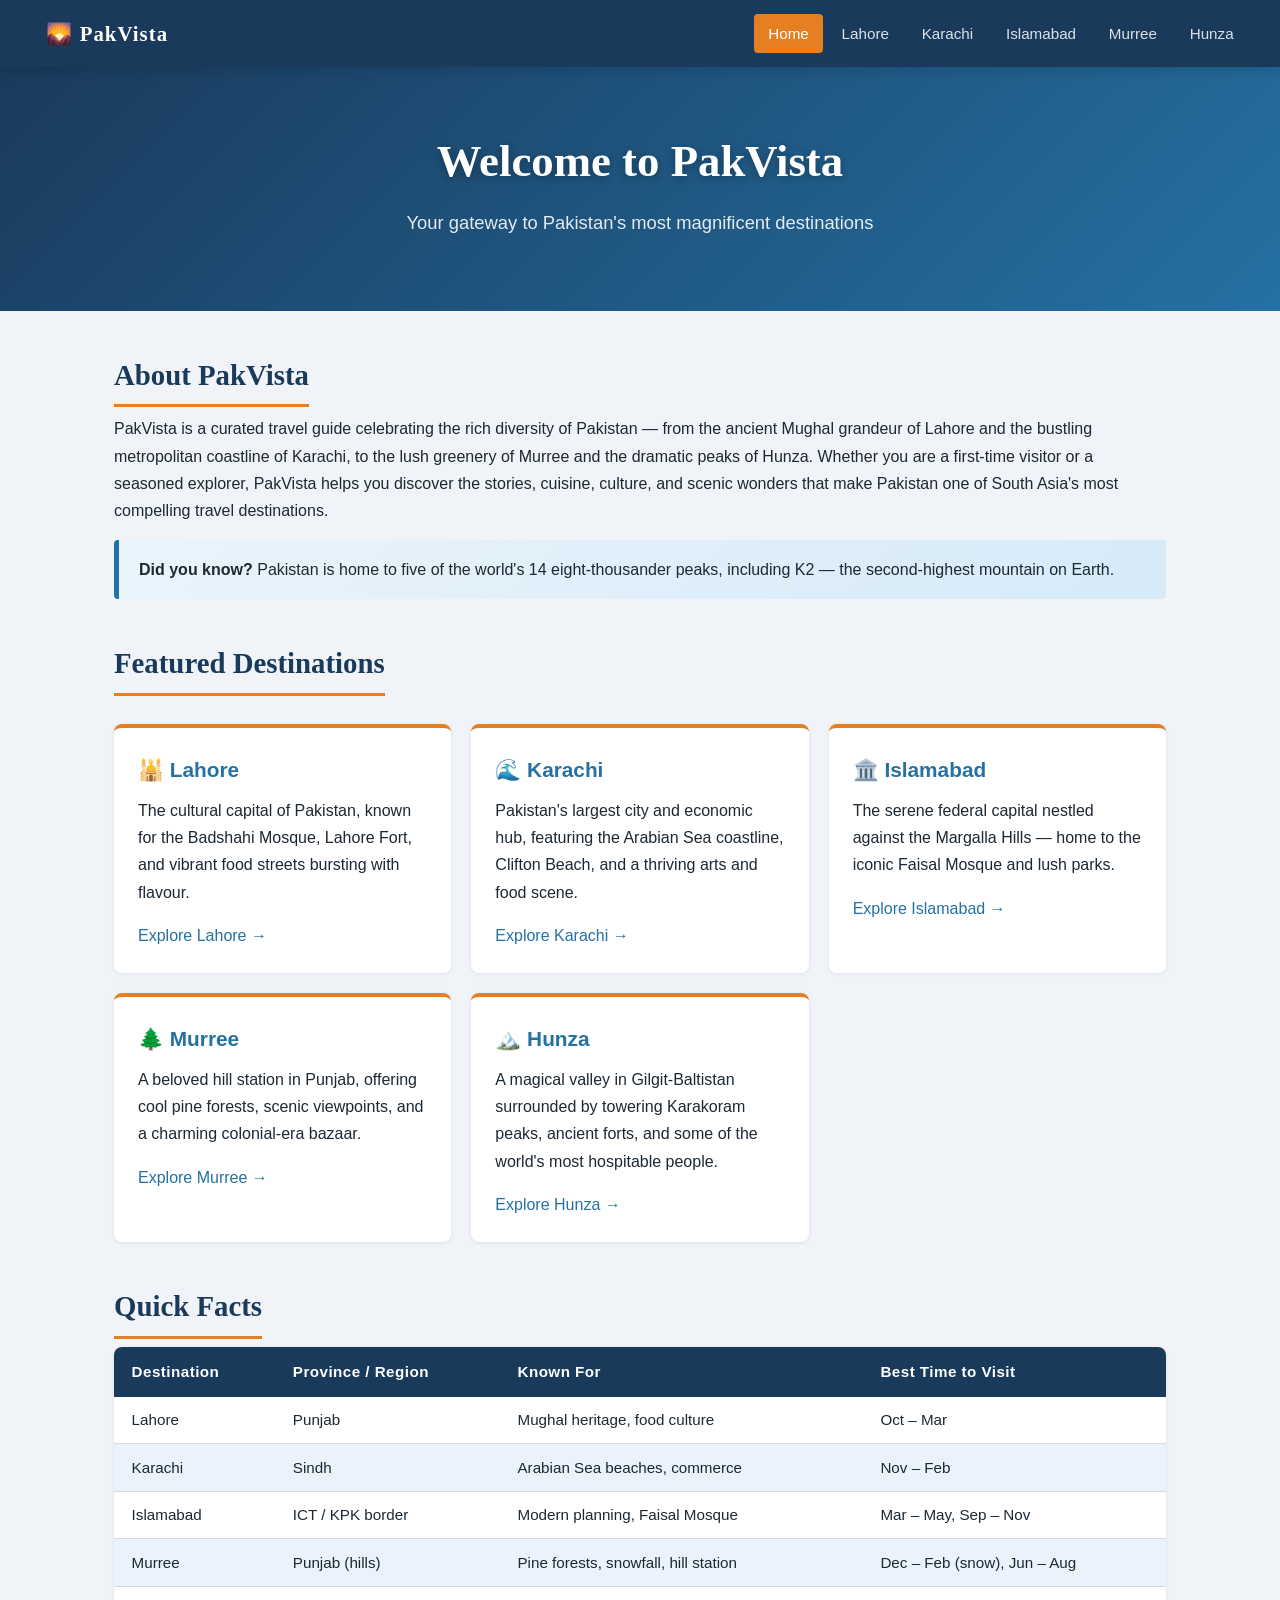
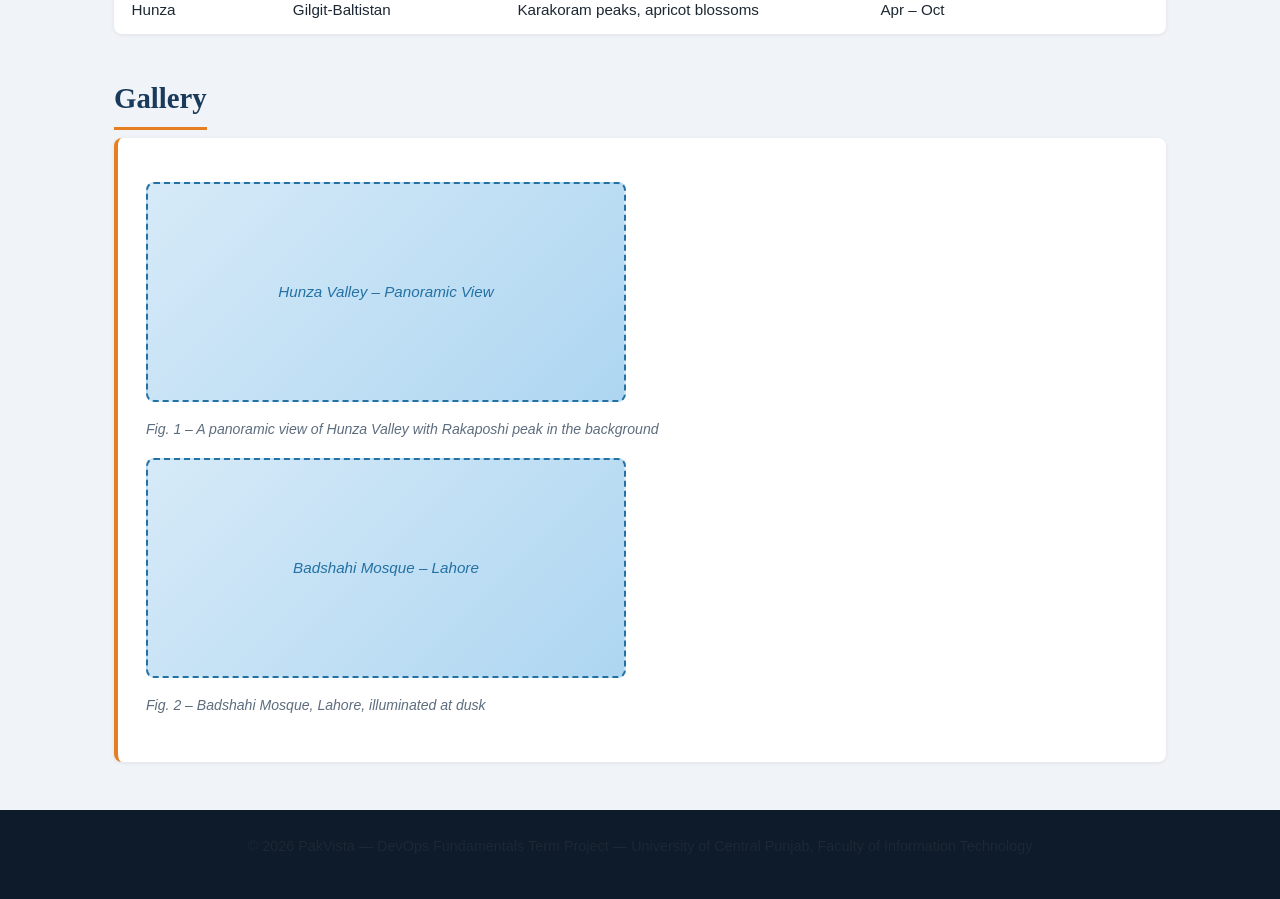
==== index.html @ dbedfa0e "Initial Commit" ====
<!DOCTYPE html>
<html lang="en">
<head>
  <meta charset="UTF-8">
  <meta name="viewport" content="width=device-width, initial-scale=1.0">
  <meta name="description" content="PakVista – Discover the breathtaking destinations of Pakistan. Explore Lahore, Karachi, Islamabad, Murree, and Hunza.">
  <title>PakVista – Discover Pakistan</title>
  <link rel="stylesheet" href="style.css">
</head>
<body>

  <!-- Navigation -->
  <nav class="nav-bar">
    <a href="index.html" class="nav-brand">🌄 PakVista</a>
    <a href="index.html" class="active">Home</a>
    <a href="lahore.html">Lahore</a>
    <a href="karachi.html">Karachi</a>
    <a href="islamabad.html">Islamabad</a>
    <a href="murree.html">Murree</a>
    <a href="hunza.html">Hunza</a>
  </nav>

  <!-- Hero Header -->
  <header class="page-header">
    <h1>Welcome to PakVista</h1>
    <p class="tagline">Your gateway to Pakistan's most magnificent destinations</p>
  </header>

  <!-- Main Content -->
  <main>

    <!-- About Section -->
    <section id="about">
      <h2>About PakVista</h2>
      <p>
        PakVista is a curated travel guide celebrating the rich diversity of Pakistan — from the
        ancient Mughal grandeur of Lahore and the bustling metropolitan coastline of Karachi, to
        the lush greenery of Murree and the dramatic peaks of Hunza. Whether you are a first-time
        visitor or a seasoned explorer, PakVista helps you discover the stories, cuisine, culture,
        and scenic wonders that make Pakistan one of South Asia's most compelling travel destinations.
      </p>
      <div class="highlight-box">
        <strong>Did you know?</strong> Pakistan is home to five of the world's 14 eight-thousander
        peaks, including K2 — the second-highest mountain on Earth.
      </div>
    </section>

    <!-- Destinations Overview -->
    <section id="destinations">
      <h2>Featured Destinations</h2>
      <div class="card-grid">

        <div class="card">
          <h3>🕌 Lahore</h3>
          <p>The cultural capital of Pakistan, known for the Badshahi Mosque, Lahore Fort, and
             vibrant food streets bursting with flavour.</p>
          <a href="lahore.html">Explore Lahore →</a>
        </div>

        <div class="card">
          <h3>🌊 Karachi</h3>
          <p>Pakistan's largest city and economic hub, featuring the Arabian Sea coastline,
             Clifton Beach, and a thriving arts and food scene.</p>
          <a href="karachi.html">Explore Karachi →</a>
        </div>

        <div class="card">
          <h3>🏛️ Islamabad</h3>
          <p>The serene federal capital nestled against the Margalla Hills — home to the iconic
             Faisal Mosque and lush parks.</p>
          <a href="islamabad.html">Explore Islamabad →</a>
        </div>

        <div class="card">
          <h3>🌲 Murree</h3>
          <p>A beloved hill station in Punjab, offering cool pine forests, scenic viewpoints,
             and a charming colonial-era bazaar.</p>
          <a href="murree.html">Explore Murree →</a>
        </div>

        <div class="card">
          <h3>🏔️ Hunza</h3>
          <p>A magical valley in Gilgit-Baltistan surrounded by towering Karakoram peaks,
             ancient forts, and some of the world's most hospitable people.</p>
          <a href="hunza.html">Explore Hunza →</a>
        </div>

      </div>
    </section>

    <!-- Quick Facts Table -->
    <section id="facts">
      <h2>Quick Facts</h2>
      <table>
        <thead>
          <tr>
            <th>Destination</th>
            <th>Province / Region</th>
            <th>Known For</th>
            <th>Best Time to Visit</th>
          </tr>
        </thead>
        <tbody>
          <tr>
            <td>Lahore</td>
            <td>Punjab</td>
            <td>Mughal heritage, food culture</td>
            <td>Oct – Mar</td>
          </tr>
          <tr>
            <td>Karachi</td>
            <td>Sindh</td>
            <td>Arabian Sea beaches, commerce</td>
            <td>Nov – Feb</td>
          </tr>
          <tr>
            <td>Islamabad</td>
            <td>ICT / KPK border</td>
            <td>Modern planning, Faisal Mosque</td>
            <td>Mar – May, Sep – Nov</td>
          </tr>
          <tr>
            <td>Murree</td>
            <td>Punjab (hills)</td>
            <td>Pine forests, snowfall, hill station</td>
            <td>Dec – Feb (snow), Jun – Aug</td>
          </tr>
          <tr>
            <td>Hunza</td>
            <td>Gilgit-Baltistan</td>
            <td>Karakoram peaks, apricot blossoms</td>
            <td>Apr – Oct</td>
          </tr>
        </tbody>
      </table>
    </section>

    <!-- Hero Image Placeholder -->
    <section id="gallery">
      <h2>Gallery</h2>
      <article>
        <figure>
          <div class="img-placeholder" aria-label="Panoramic view of Hunza Valley with snow-capped peaks">
            Hunza Valley – Panoramic View
          </div>
          <figcaption>Fig. 1 – A panoramic view of Hunza Valley with Rakaposhi peak in the background</figcaption>
        </figure>
        <figure>
          <div class="img-placeholder" aria-label="Badshahi Mosque at night illuminated with lights in Lahore">
            Badshahi Mosque – Lahore
          </div>
          <figcaption>Fig. 2 – Badshahi Mosque, Lahore, illuminated at dusk</figcaption>
        </figure>
      </article>
    </section>

  </main>

  <!-- Footer -->
  <footer>
    <p>
      &copy; 2026 PakVista &mdash; DevOps Fundamentals Term Project &mdash;
      University of Central Punjab, Faculty of Information Technology
    </p>
  </footer>

</body>
</html>
---- style.css ----
/* ============================================================
   PakVista – Shared Stylesheet
   All pages must link to this file. Do NOT create separate CSS files.
   Inline <style> blocks are allowed only for minor page-specific overrides.
   ============================================================ */

/* ── CSS Custom Properties (Design Tokens) ─────────────────── */
:root {
  --color-primary:      #1a3a5c;
  --color-secondary:    #2471a3;
  --color-accent:       #e67e22;
  --color-accent-dark:  #ca6f1e;
  --color-bg:           #f0f4f8;
  --color-surface:      #ffffff;
  --color-text:         #1c2833;
  --color-text-muted:   #5d6d7e;
  --color-border:       #d5dbdb;
  --color-white:        #ffffff;
  --color-footer-bg:    #0d1b2a;

  --font-main:    'Segoe UI', Tahoma, Geneva, Verdana, sans-serif;
  --font-heading: Georgia, 'Times New Roman', serif;

  --shadow-sm:  0 1px 4px rgba(0, 0, 0, 0.08);
  --shadow-md:  0 4px 12px rgba(0, 0, 0, 0.12);
  --shadow-lg:  0 8px 24px rgba(0, 0, 0, 0.15);

  --radius-sm: 4px;
  --radius-md: 8px;
  --radius-lg: 16px;

  --transition: 0.25s ease;
}

/* ── Reset & Base ───────────────────────────────────────────── */
*, *::before, *::after {
  box-sizing: border-box;
  margin: 0;
  padding: 0;
}

body {
  font-family: var(--font-main);
  background-color: var(--color-bg);
  color: var(--color-text);
  line-height: 1.7;
  font-size: 1rem;
}

/* ── Typography ─────────────────────────────────────────────── */
h1 {
  font-family: var(--font-heading);
  font-size: 2.4rem;
  color: var(--color-primary);
  margin-bottom: 0.5rem;
}
h2 {
  font-family: var(--font-heading);
  font-size: 1.8rem;
  color: var(--color-primary);
  margin-bottom: 0.5rem;
  border-bottom: 3px solid var(--color-accent);
  padding-bottom: 0.3rem;
  display: inline-block;
}
h3 {
  font-size: 1.3rem;
  color: var(--color-secondary);
  margin-bottom: 0.4rem;
}
p {
  margin-bottom: 1rem;
  color: var(--color-text);
}
a {
  color: var(--color-secondary);
  text-decoration: none;
  transition: color var(--transition);
}
a:hover {
  color: var(--color-accent);
  text-decoration: underline;
}
ul, ol {
  padding-left: 1.5rem;
  margin-bottom: 1rem;
}
li {
  margin-bottom: 0.35rem;
}

/* ── Navigation Bar ─────────────────────────────────────────── */
.nav-bar {
  background-color: var(--color-primary);
  display: flex;
  align-items: center;
  flex-wrap: wrap;
  gap: 0.25rem;
  padding: 0.6rem 2rem;
  box-shadow: var(--shadow-md);
  position: sticky;
  top: 0;
  z-index: 100;
}
.nav-bar .nav-brand {
  font-family: var(--font-heading);
  font-size: 1.3rem;
  color: var(--color-white);
  font-weight: 700;
  letter-spacing: 0.05em;
  margin-right: auto;
  text-decoration: none;
}
.nav-bar a {
  color: rgba(255, 255, 255, 0.85);
  font-weight: 500;
  font-size: 0.95rem;
  padding: 0.4rem 0.9rem;
  border-radius: var(--radius-sm);
  transition: background var(--transition), color var(--transition);
  text-decoration: none;
}
.nav-bar a:hover,
.nav-bar a.active {
  background-color: var(--color-accent);
  color: var(--color-white);
  text-decoration: none;
}

/* ── Header / Hero ──────────────────────────────────────────── */
header.page-header {
  background: linear-gradient(135deg, var(--color-primary) 0%, var(--color-secondary) 100%);
  color: var(--color-white);
  padding: 3.5rem 2rem;
  text-align: center;
}
header.page-header h1 {
  color: var(--color-white);
  font-size: 2.8rem;
  text-shadow: 0 2px 8px rgba(0, 0, 0, 0.3);
}
header.page-header p.tagline {
  font-size: 1.15rem;
  color: rgba(255, 255, 255, 0.88);
  margin-top: 0.5rem;
}

/* ── Main Content ───────────────────────────────────────────── */
main {
  max-width: 1100px;
  margin: 2.5rem auto;
  padding: 0 1.5rem;
}

section {
  margin-bottom: 2.5rem;
}

article {
  background: var(--color-surface);
  border-radius: var(--radius-md);
  padding: 1.75rem;
  box-shadow: var(--shadow-sm);
  margin-bottom: 1.5rem;
  border-left: 4px solid var(--color-accent);
  transition: box-shadow var(--transition);
}
article:hover {
  box-shadow: var(--shadow-md);
}

/* ── Tables ─────────────────────────────────────────────────── */
table {
  width: 100%;
  border-collapse: collapse;
  margin-bottom: 1.5rem;
  background: var(--color-surface);
  border-radius: var(--radius-md);
  overflow: hidden;
  box-shadow: var(--shadow-sm);
}
th {
  background-color: var(--color-primary);
  color: var(--color-white);
  padding: 0.75rem 1.1rem;
  text-align: left;
  font-size: 0.95rem;
  letter-spacing: 0.03em;
}
td {
  padding: 0.65rem 1.1rem;
  border-bottom: 1px solid var(--color-border);
  font-size: 0.95rem;
}
tr:last-child td {
  border-bottom: none;
}
tr:nth-child(even) td {
  background-color: #eaf2fb;
}
tr:hover td {
  background-color: #d6eaf8;
}

/* ── Image Placeholder ──────────────────────────────────────── */
.img-placeholder {
  width: 100%;
  max-width: 480px;
  height: 220px;
  background: linear-gradient(135deg, #d6eaf8 0%, #aed6f1 100%);
  border: 2px dashed var(--color-secondary);
  border-radius: var(--radius-md);
  display: flex;
  align-items: center;
  justify-content: center;
  font-style: italic;
  color: var(--color-secondary);
  font-size: 0.95rem;
  margin: 1rem 0;
}

figure {
  margin: 1rem 0;
}
figcaption {
  font-size: 0.88rem;
  color: var(--color-text-muted);
  margin-top: 0.4rem;
  font-style: italic;
}

/* ── Info Cards (optional utility) ─────────────────────────── */
.card-grid {
  display: grid;
  grid-template-columns: repeat(auto-fit, minmax(260px, 1fr));
  gap: 1.25rem;
  margin-top: 1.25rem;
}
.card {
  background: var(--color-surface);
  border-radius: var(--radius-md);
  padding: 1.5rem;
  box-shadow: var(--shadow-sm);
  border-top: 4px solid var(--color-accent);
  transition: transform var(--transition), box-shadow var(--transition);
}
.card:hover {
  transform: translateY(-3px);
  box-shadow: var(--shadow-md);
}
.card h3 {
  margin-bottom: 0.6rem;
}

/* ── Highlight Box ──────────────────────────────────────────── */
.highlight-box {
  background: linear-gradient(135deg, #eaf4fc 0%, #d6eaf8 100%);
  border-left: 5px solid var(--color-secondary);
  border-radius: var(--radius-sm);
  padding: 1rem 1.25rem;
  margin: 1rem 0;
  color: var(--color-text);
}

/* ── Footer ─────────────────────────────────────────────────── */
footer {
  background-color: var(--color-footer-bg);
  color: rgba(255, 255, 255, 0.75);
  text-align: center;
  padding: 1.5rem 1rem;
  margin-top: 3rem;
  font-size: 0.9rem;
}
footer a {
  color: var(--color-accent);
}
footer a:hover {
  color: var(--color-accent-dark);
}

/* ── Responsive ─────────────────────────────────────────────── */
@media (max-width: 768px) {
  h1               { font-size: 1.8rem; }
  h2               { font-size: 1.4rem; }
  .nav-bar         { padding: 0.6rem 1rem; gap: 0.4rem; }
  .nav-bar .nav-brand { width: 100%; margin-bottom: 0.4rem; }
  header.page-header { padding: 2rem 1rem; }
  header.page-header h1 { font-size: 2rem; }
  main             { padding: 0 1rem; }
}
@media (max-width: 480px) {
  .nav-bar a       { font-size: 0.85rem; padding: 0.35rem 0.6rem; }
  .card-grid       { grid-template-columns: 1fr; }
}
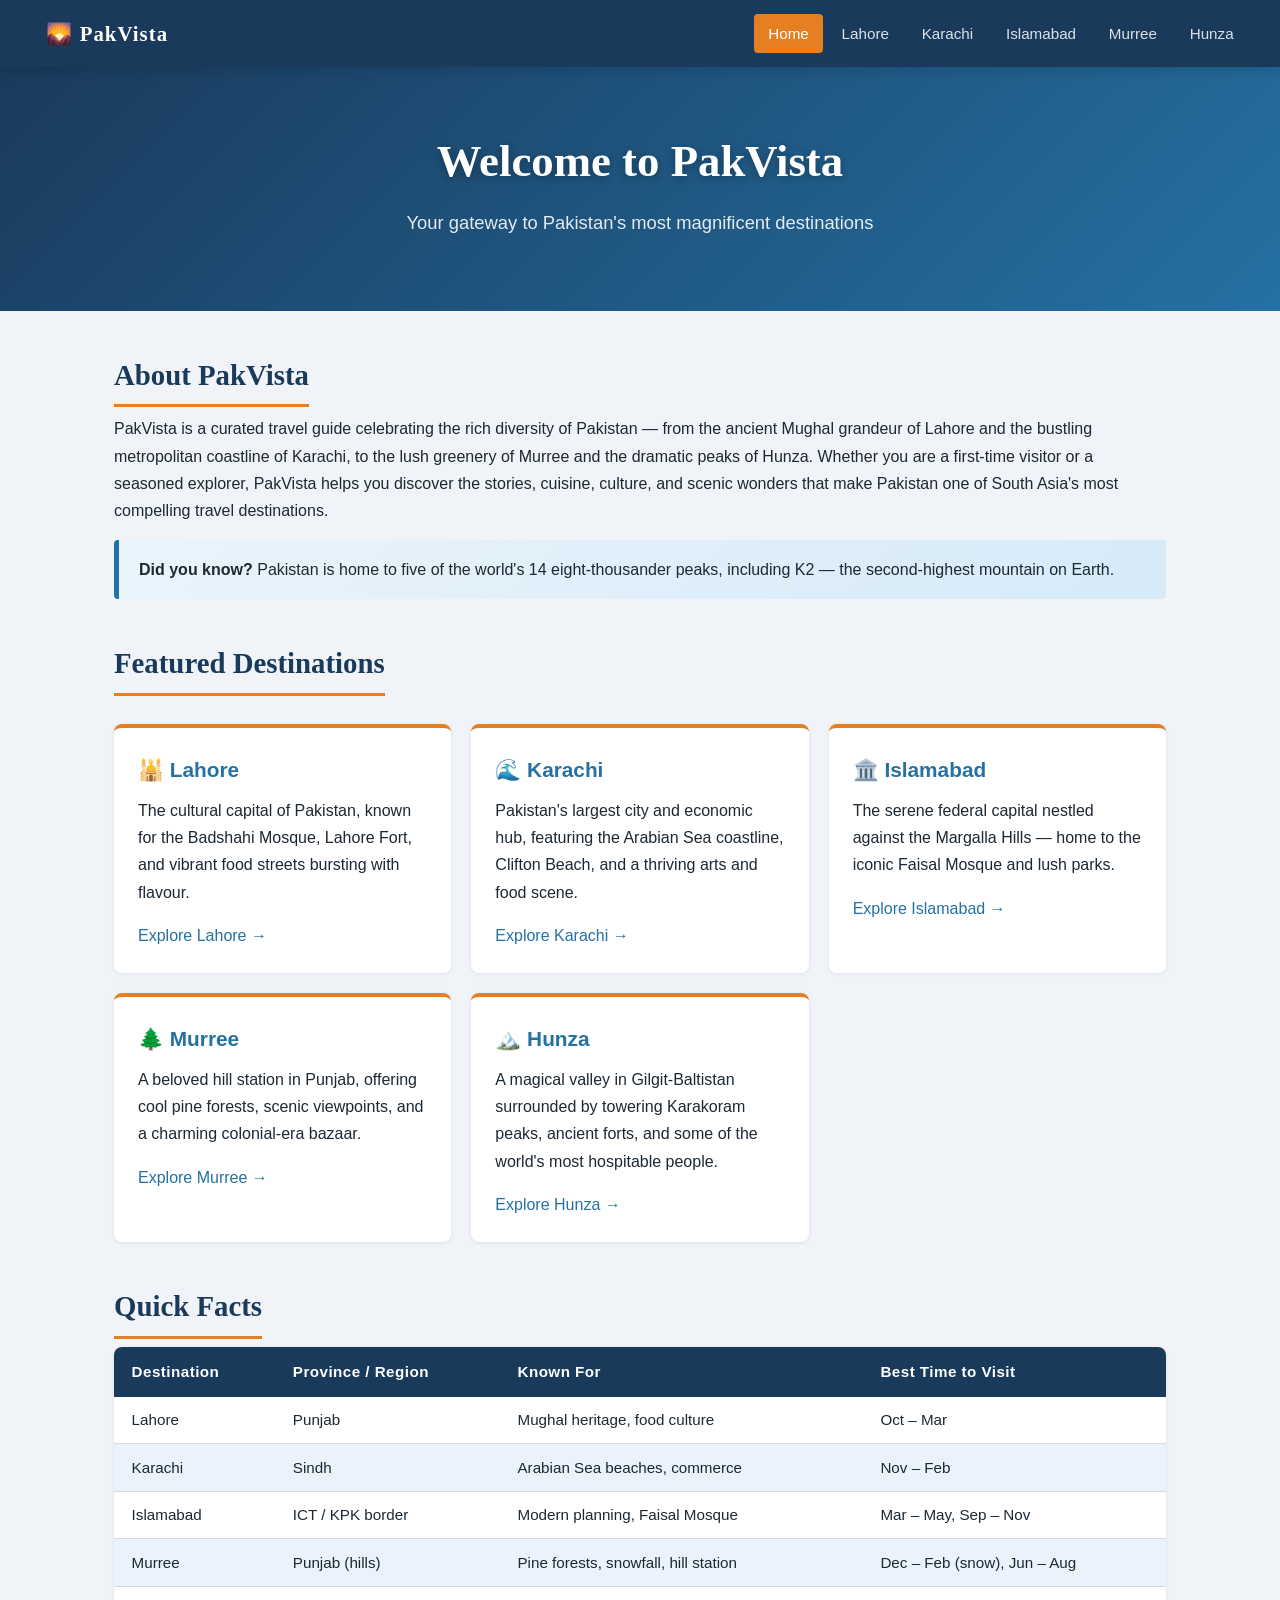
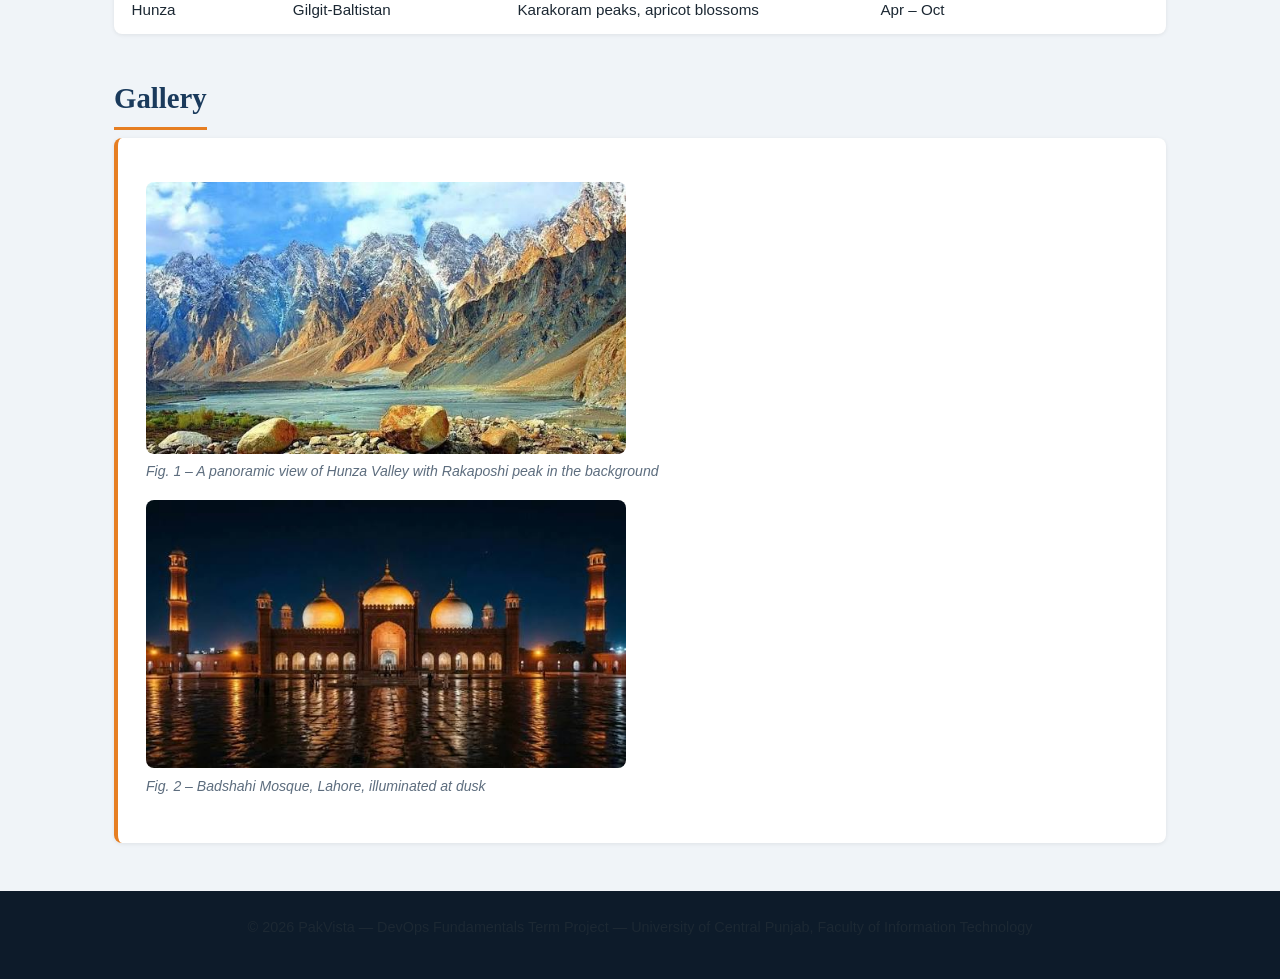
==== commit ac8d7e47: "Add real images for all destination pages and update Dockerfile" ====
--- a/index.html
+++ b/index.html
@@ -140,15 +140,15 @@
       <h2>Gallery</h2>
       <article>
         <figure>
-          <div class="img-placeholder" aria-label="Panoramic view of Hunza Valley with snow-capped peaks">
-            Hunza Valley – Panoramic View
-          </div>
+          <img src="images/hunza-valley.jpg"
+               alt="Panoramic view of Hunza Valley with snow-capped peaks"
+               style="width:100%; max-width:480px; border-radius:8px; display:block;">
           <figcaption>Fig. 1 – A panoramic view of Hunza Valley with Rakaposhi peak in the background</figcaption>
         </figure>
         <figure>
-          <div class="img-placeholder" aria-label="Badshahi Mosque at night illuminated with lights in Lahore">
-            Badshahi Mosque – Lahore
-          </div>
+          <img src="images/badshahi-mosque-night.jpg"
+               alt="Badshahi Mosque at night illuminated with lights in Lahore"
+               style="width:100%; max-width:480px; border-radius:8px; display:block;">
           <figcaption>Fig. 2 – Badshahi Mosque, Lahore, illuminated at dusk</figcaption>
         </figure>
       </article>
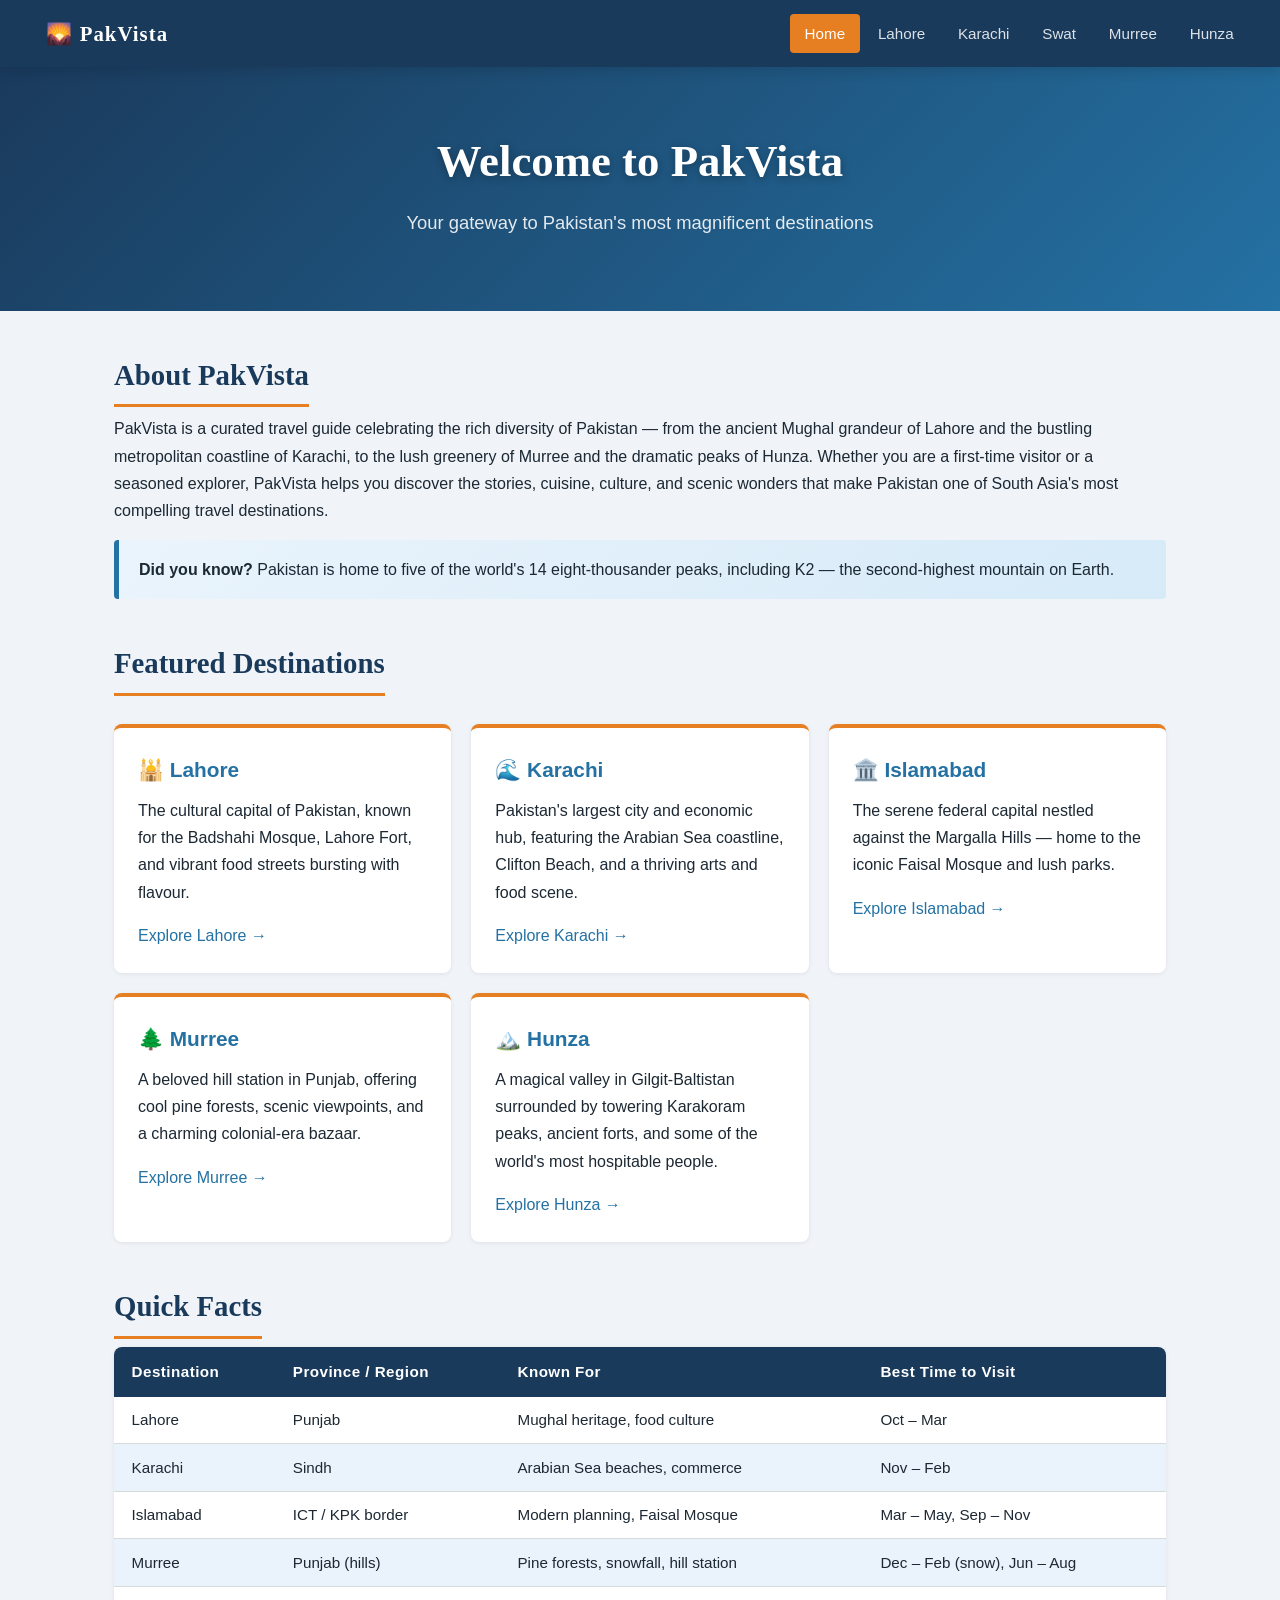
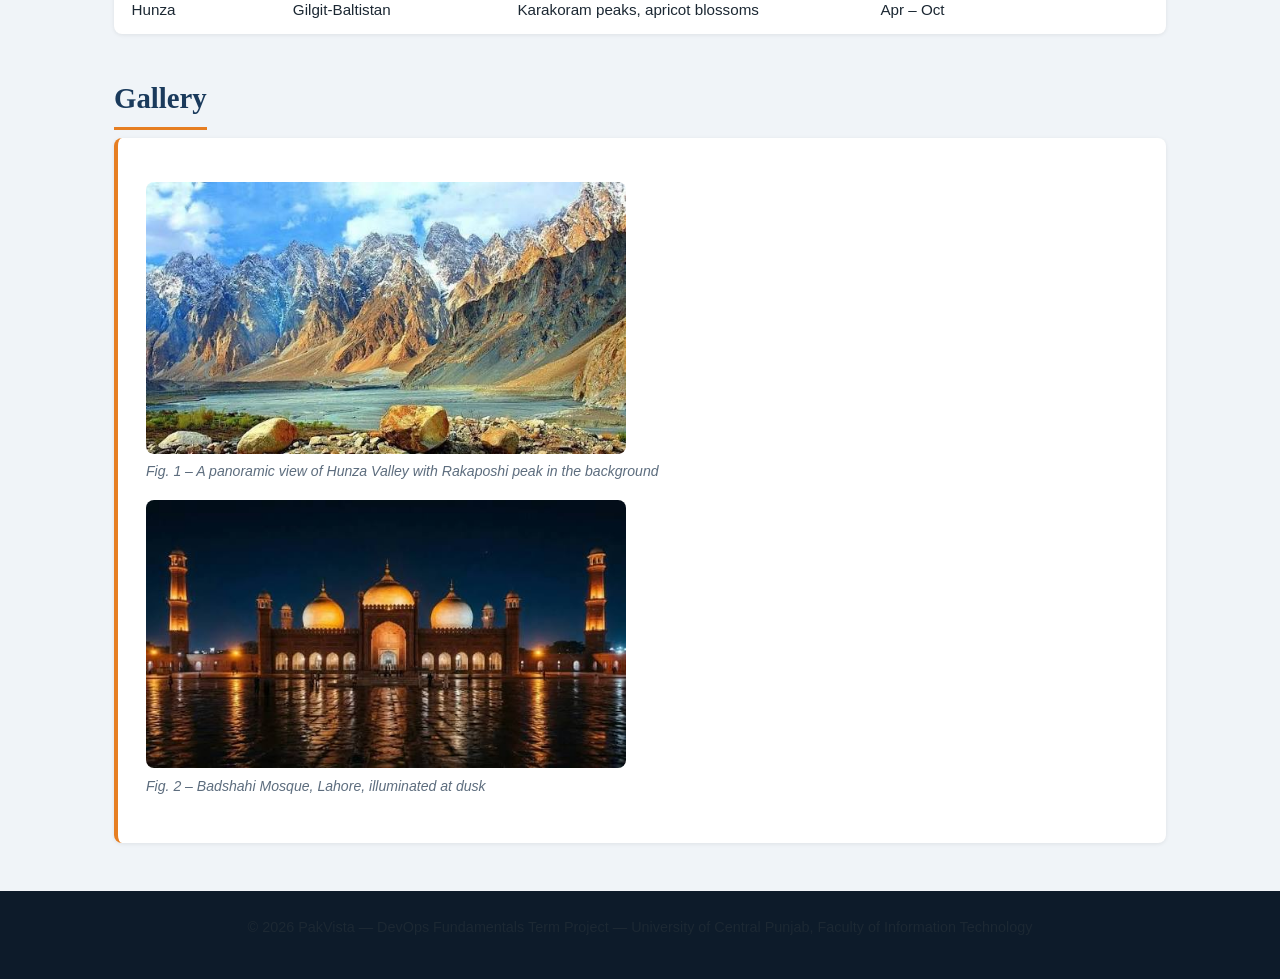
==== commit 700f00d8: "updated" ====
--- a/index.html
+++ b/index.html
@@ -15,7 +15,7 @@
     <a href="index.html" class="active">Home</a>
     <a href="lahore.html">Lahore</a>
     <a href="karachi.html">Karachi</a>
-    <a href="islamabad.html">Islamabad</a>
+    <a href="swat.html">Swat</a>
     <a href="murree.html">Murree</a>
     <a href="hunza.html">Hunza</a>
   </nav>
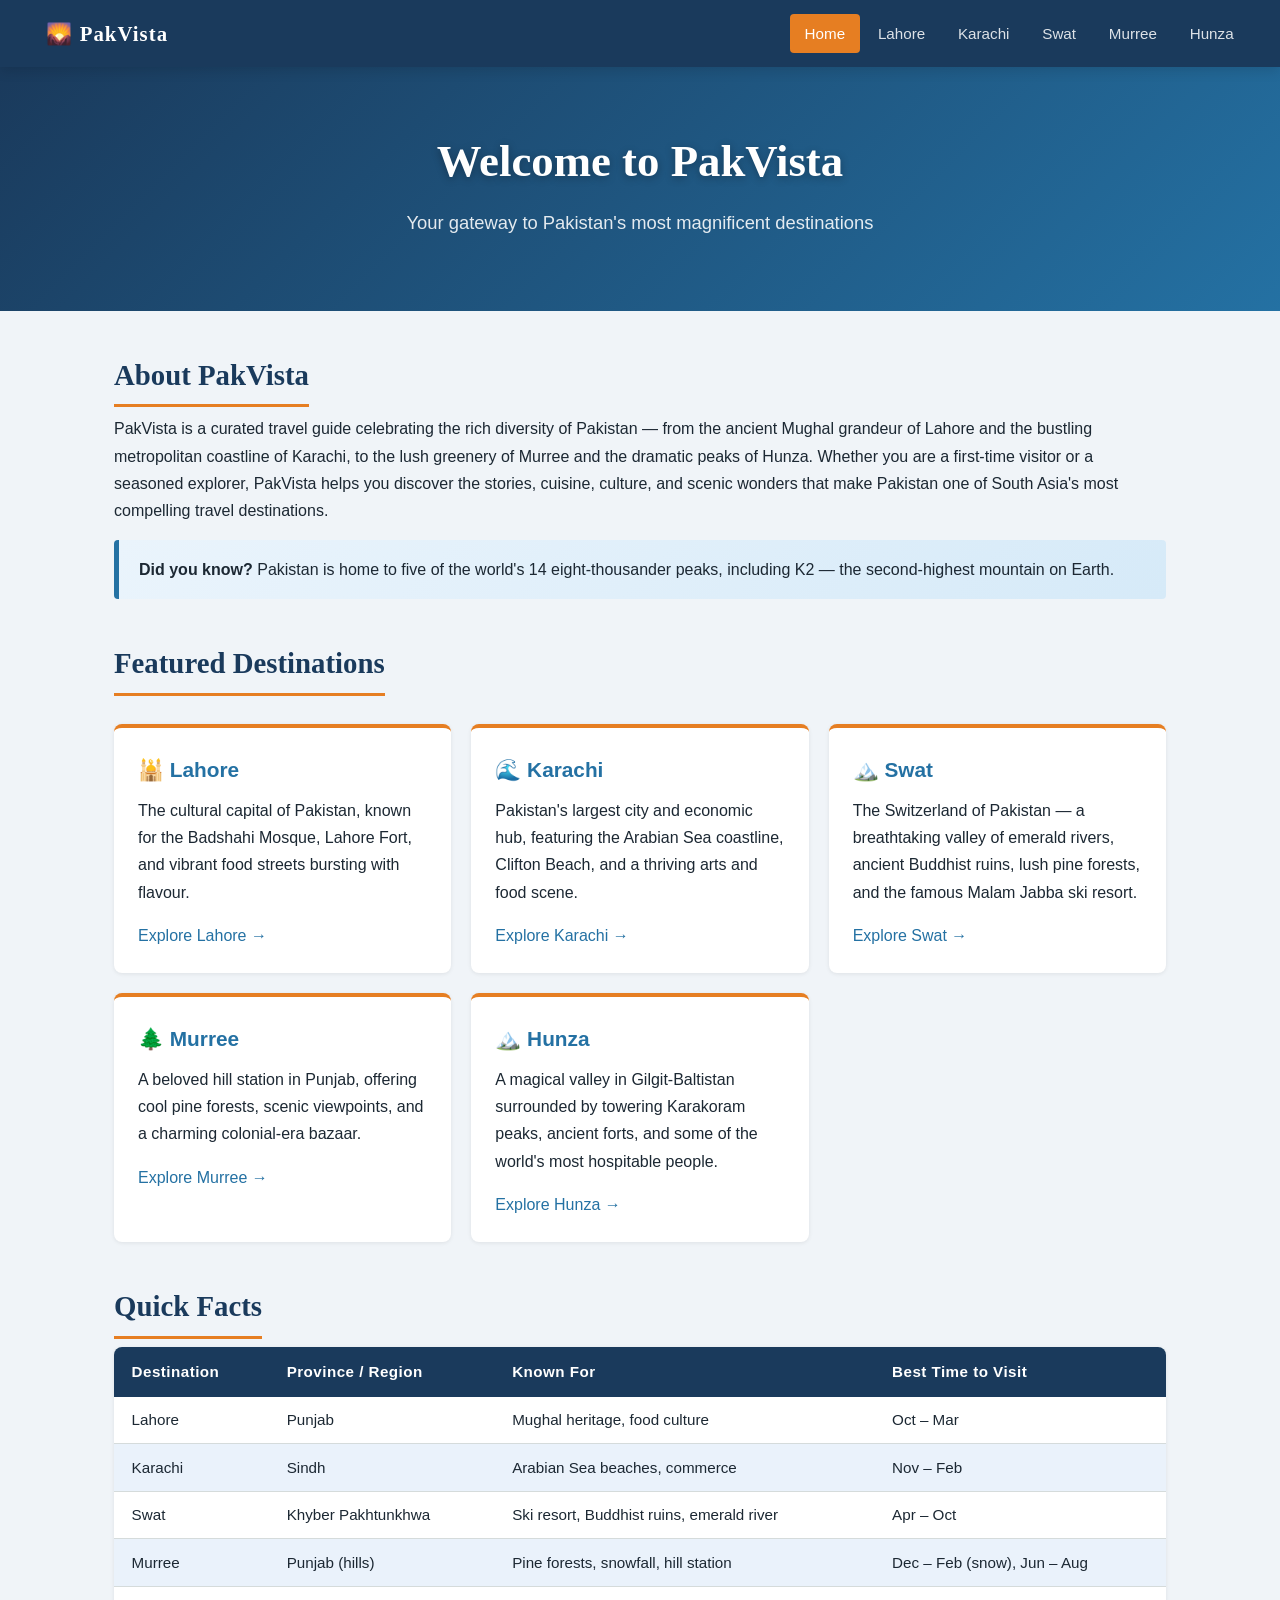
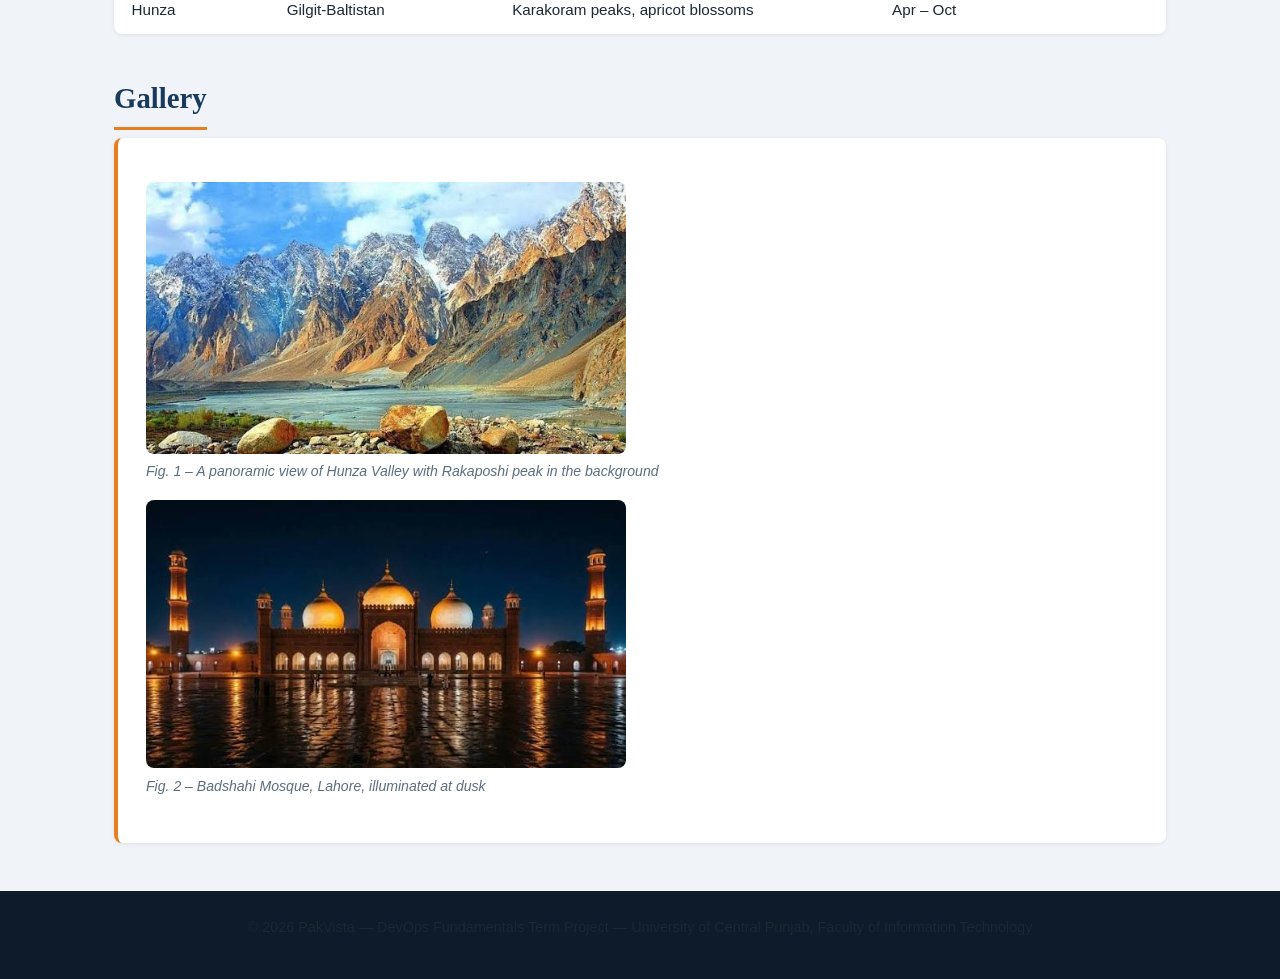
==== commit 539793b9: "updated" ====
--- a/index.html
+++ b/index.html
@@ -3,7 +3,7 @@
 <head>
   <meta charset="UTF-8">
   <meta name="viewport" content="width=device-width, initial-scale=1.0">
-  <meta name="description" content="PakVista – Discover the breathtaking destinations of Pakistan. Explore Lahore, Karachi, Islamabad, Murree, and Hunza.">
+  <meta name="description" content="PakVista – Discover the breathtaking destinations of Pakistan. Explore Lahore, Karachi, Swat, Murree, and Hunza.">
   <title>PakVista – Discover Pakistan</title>
   <link rel="stylesheet" href="style.css">
 </head>
@@ -65,10 +65,10 @@
         </div>
 
         <div class="card">
-          <h3>🏛️ Islamabad</h3>
-          <p>The serene federal capital nestled against the Margalla Hills — home to the iconic
-             Faisal Mosque and lush parks.</p>
-          <a href="islamabad.html">Explore Islamabad →</a>
+          <h3>🏔️ Swat</h3>
+          <p>The Switzerland of Pakistan — a breathtaking valley of emerald rivers, ancient
+             Buddhist ruins, lush pine forests, and the famous Malam Jabba ski resort.</p>
+          <a href="swat.html">Explore Swat →</a>
         </div>
 
         <div class="card">
@@ -114,10 +114,10 @@
             <td>Nov – Feb</td>
           </tr>
           <tr>
-            <td>Islamabad</td>
-            <td>ICT / KPK border</td>
-            <td>Modern planning, Faisal Mosque</td>
-            <td>Mar – May, Sep – Nov</td>
+            <td>Swat</td>
+            <td>Khyber Pakhtunkhwa</td>
+            <td>Ski resort, Buddhist ruins, emerald river</td>
+            <td>Apr – Oct</td>
           </tr>
           <tr>
             <td>Murree</td>
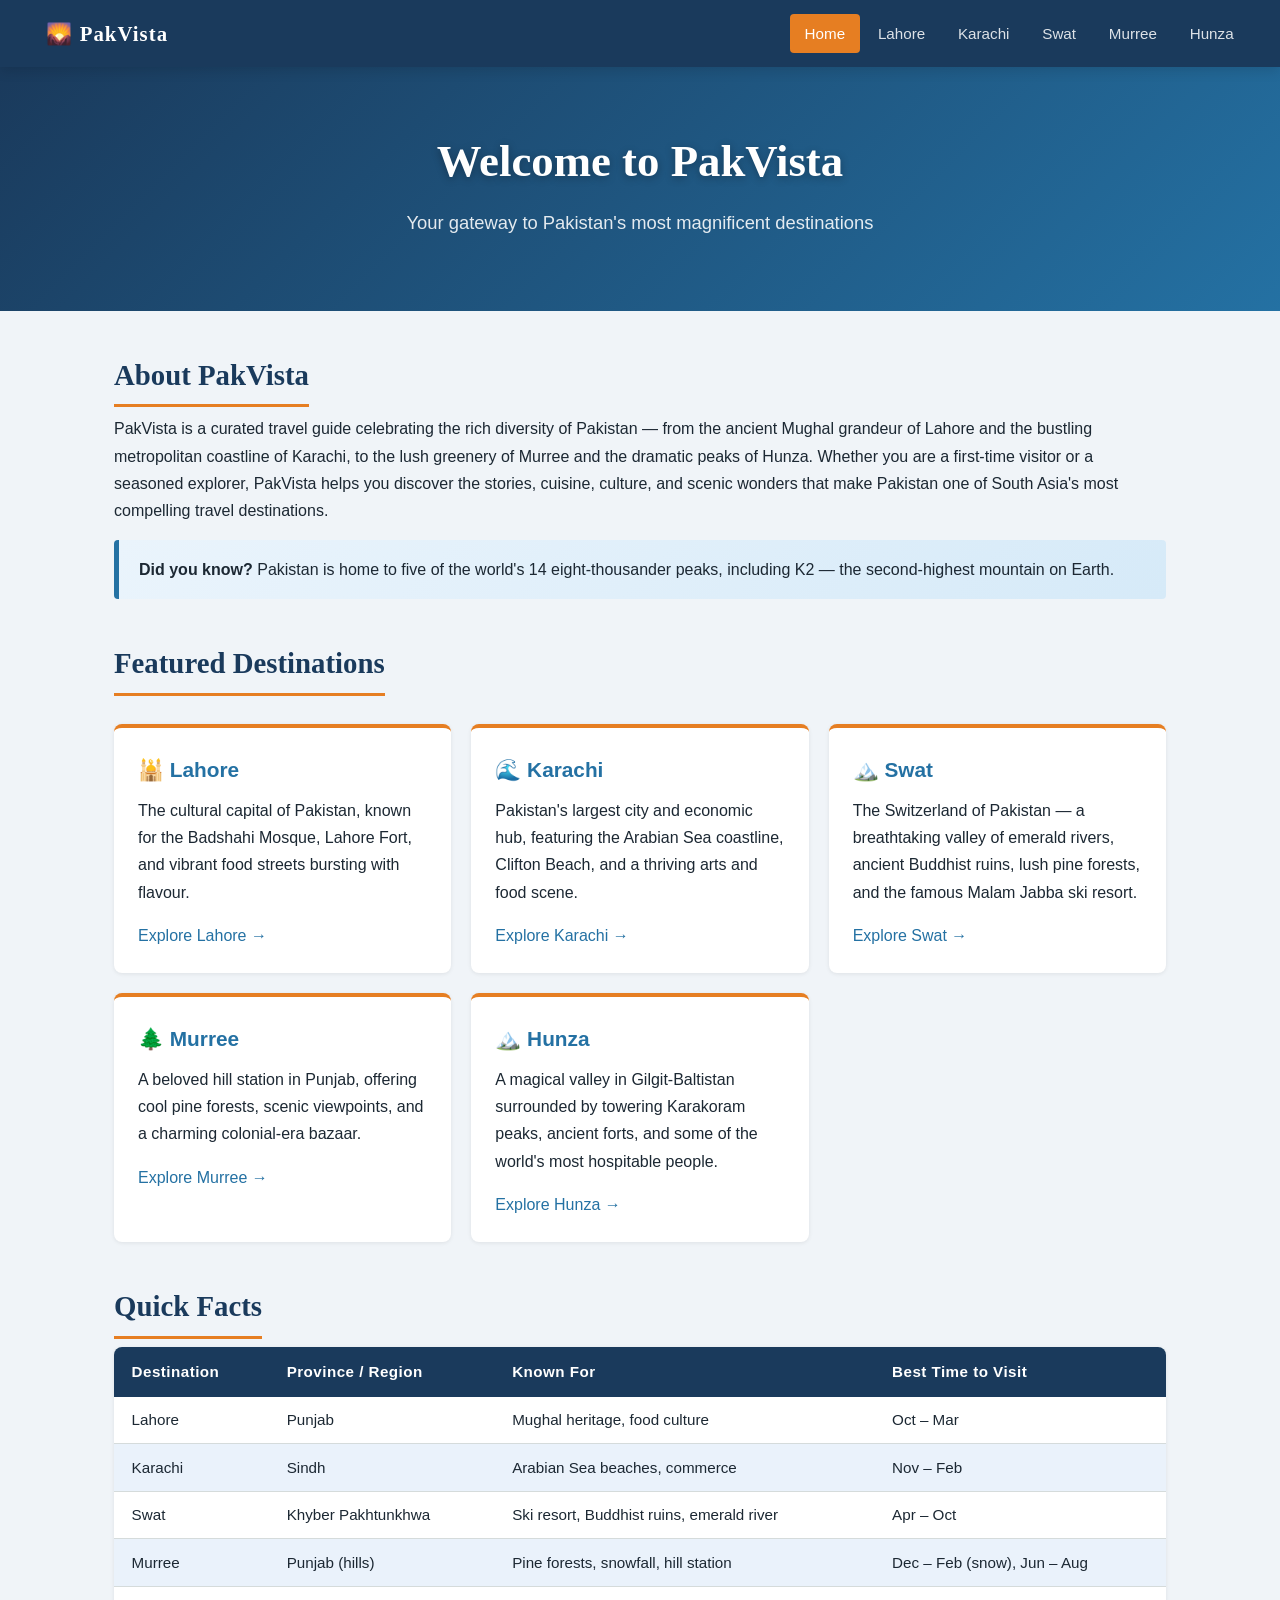
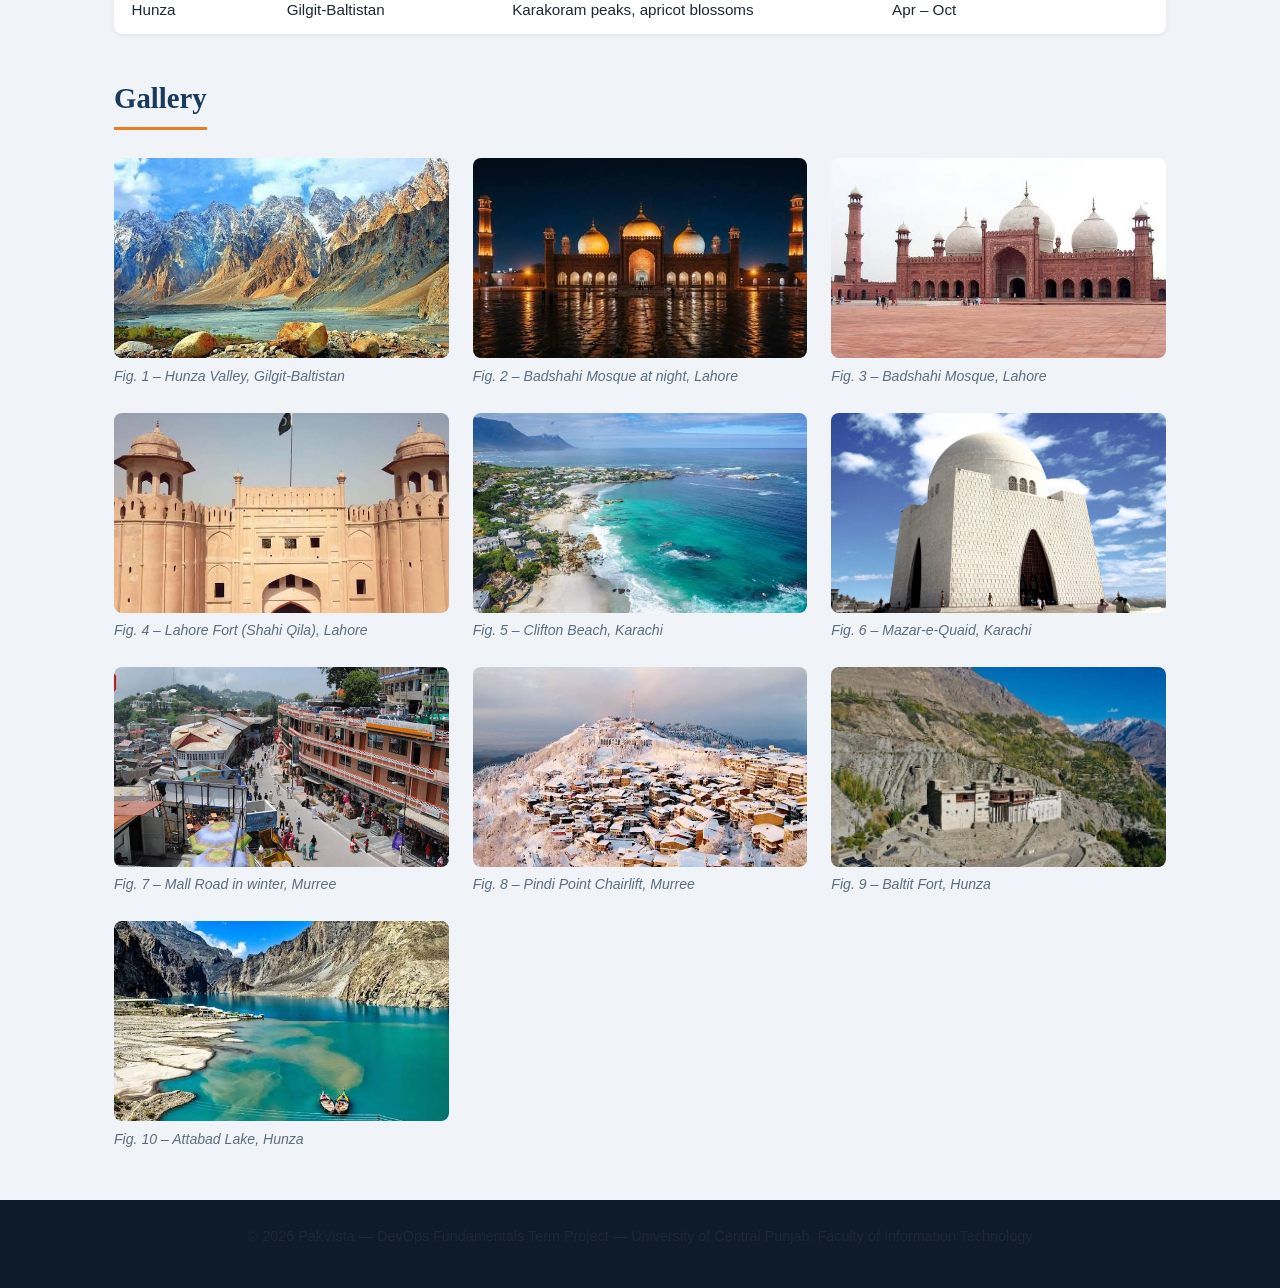
==== commit dd01e225: "Updated" ====
--- a/index.html
+++ b/index.html
@@ -135,23 +135,82 @@
       </table>
     </section>
 
-    <!-- Hero Image Placeholder -->
+    <!-- Gallery Section -->
     <section id="gallery">
       <h2>Gallery</h2>
-      <article>
-        <figure>
+      <div class="card-grid" style="grid-template-columns: repeat(auto-fit, minmax(280px, 1fr)); gap: 1.5rem;">
+
+        <figure style="margin:0;">
           <img src="images/hunza-valley.jpg"
                alt="Panoramic view of Hunza Valley with snow-capped peaks"
-               style="width:100%; max-width:480px; border-radius:8px; display:block;">
-          <figcaption>Fig. 1 – A panoramic view of Hunza Valley with Rakaposhi peak in the background</figcaption>
-        </figure>
-        <figure>
+               style="width:100%; height:200px; object-fit:cover; border-radius:8px; display:block;">
+          <figcaption>Fig. 1 – Hunza Valley, Gilgit-Baltistan</figcaption>
+        </figure>
+
+        <figure style="margin:0;">
           <img src="images/badshahi-mosque-night.jpg"
                alt="Badshahi Mosque at night illuminated with lights in Lahore"
-               style="width:100%; max-width:480px; border-radius:8px; display:block;">
-          <figcaption>Fig. 2 – Badshahi Mosque, Lahore, illuminated at dusk</figcaption>
-        </figure>
-      </article>
+               style="width:100%; height:200px; object-fit:cover; border-radius:8px; display:block;">
+          <figcaption>Fig. 2 – Badshahi Mosque at night, Lahore</figcaption>
+        </figure>
+
+        <figure style="margin:0;">
+          <img src="images/badshahi-mosque.jpg"
+               alt="Badshahi Mosque front view with its iconic red sandstone facade"
+               style="width:100%; height:200px; object-fit:cover; border-radius:8px; display:block;">
+          <figcaption>Fig. 3 – Badshahi Mosque, Lahore</figcaption>
+        </figure>
+
+        <figure style="margin:0;">
+          <img src="images/lahore-fort.jpg"
+               alt="Lahore Fort Alamgiri Gate with ornate tile work"
+               style="width:100%; height:200px; object-fit:cover; border-radius:8px; display:block;">
+          <figcaption>Fig. 4 – Lahore Fort (Shahi Qila), Lahore</figcaption>
+        </figure>
+
+        <figure style="margin:0;">
+          <img src="images/clifton-beach.jpg"
+               alt="Clifton Beach Karachi at sunset with waves and people strolling"
+               style="width:100%; height:200px; object-fit:cover; border-radius:8px; display:block;">
+          <figcaption>Fig. 5 – Clifton Beach, Karachi</figcaption>
+        </figure>
+
+        <figure style="margin:0;">
+          <img src="images/mazar-e-quaid.JPG"
+               alt="Mazar-e-Quaid white marble mausoleum under blue skies"
+               style="width:100%; height:200px; object-fit:cover; border-radius:8px; display:block;">
+          <figcaption>Fig. 6 – Mazar-e-Quaid, Karachi</figcaption>
+        </figure>
+
+        <figure style="margin:0;">
+          <img src="images/mall-road-murree.jpg"
+               alt="Mall Road Murree covered in snow with people walking"
+               style="width:100%; height:200px; object-fit:cover; border-radius:8px; display:block;">
+          <figcaption>Fig. 7 – Mall Road in winter, Murree</figcaption>
+        </figure>
+
+        <figure style="margin:0;">
+          <img src="images/pindi-point.jpg"
+               alt="Chairlift at Pindi Point with pine forested hills"
+               style="width:100%; height:200px; object-fit:cover; border-radius:8px; display:block;">
+          <figcaption>Fig. 8 – Pindi Point Chairlift, Murree</figcaption>
+        </figure>
+
+        <figure style="margin:0;">
+          <img src="images/baltit-fort.jpg"
+               alt="Baltit Fort on a rocky hill above Karimabad with Karakoram mountains"
+               style="width:100%; height:200px; object-fit:cover; border-radius:8px; display:block;">
+          <figcaption>Fig. 9 – Baltit Fort, Hunza</figcaption>
+        </figure>
+
+        <figure style="margin:0;">
+          <img src="images/attabad-lake.jpg"
+               alt="Attabad Lake with brilliant turquoise water surrounded by mountain cliffs"
+               style="width:100%; height:200px; object-fit:cover; border-radius:8px; display:block;">
+          <figcaption>Fig. 10 – Attabad Lake, Hunza</figcaption>
+        </figure>
+
+      </div>
     </section>
 
   </main>
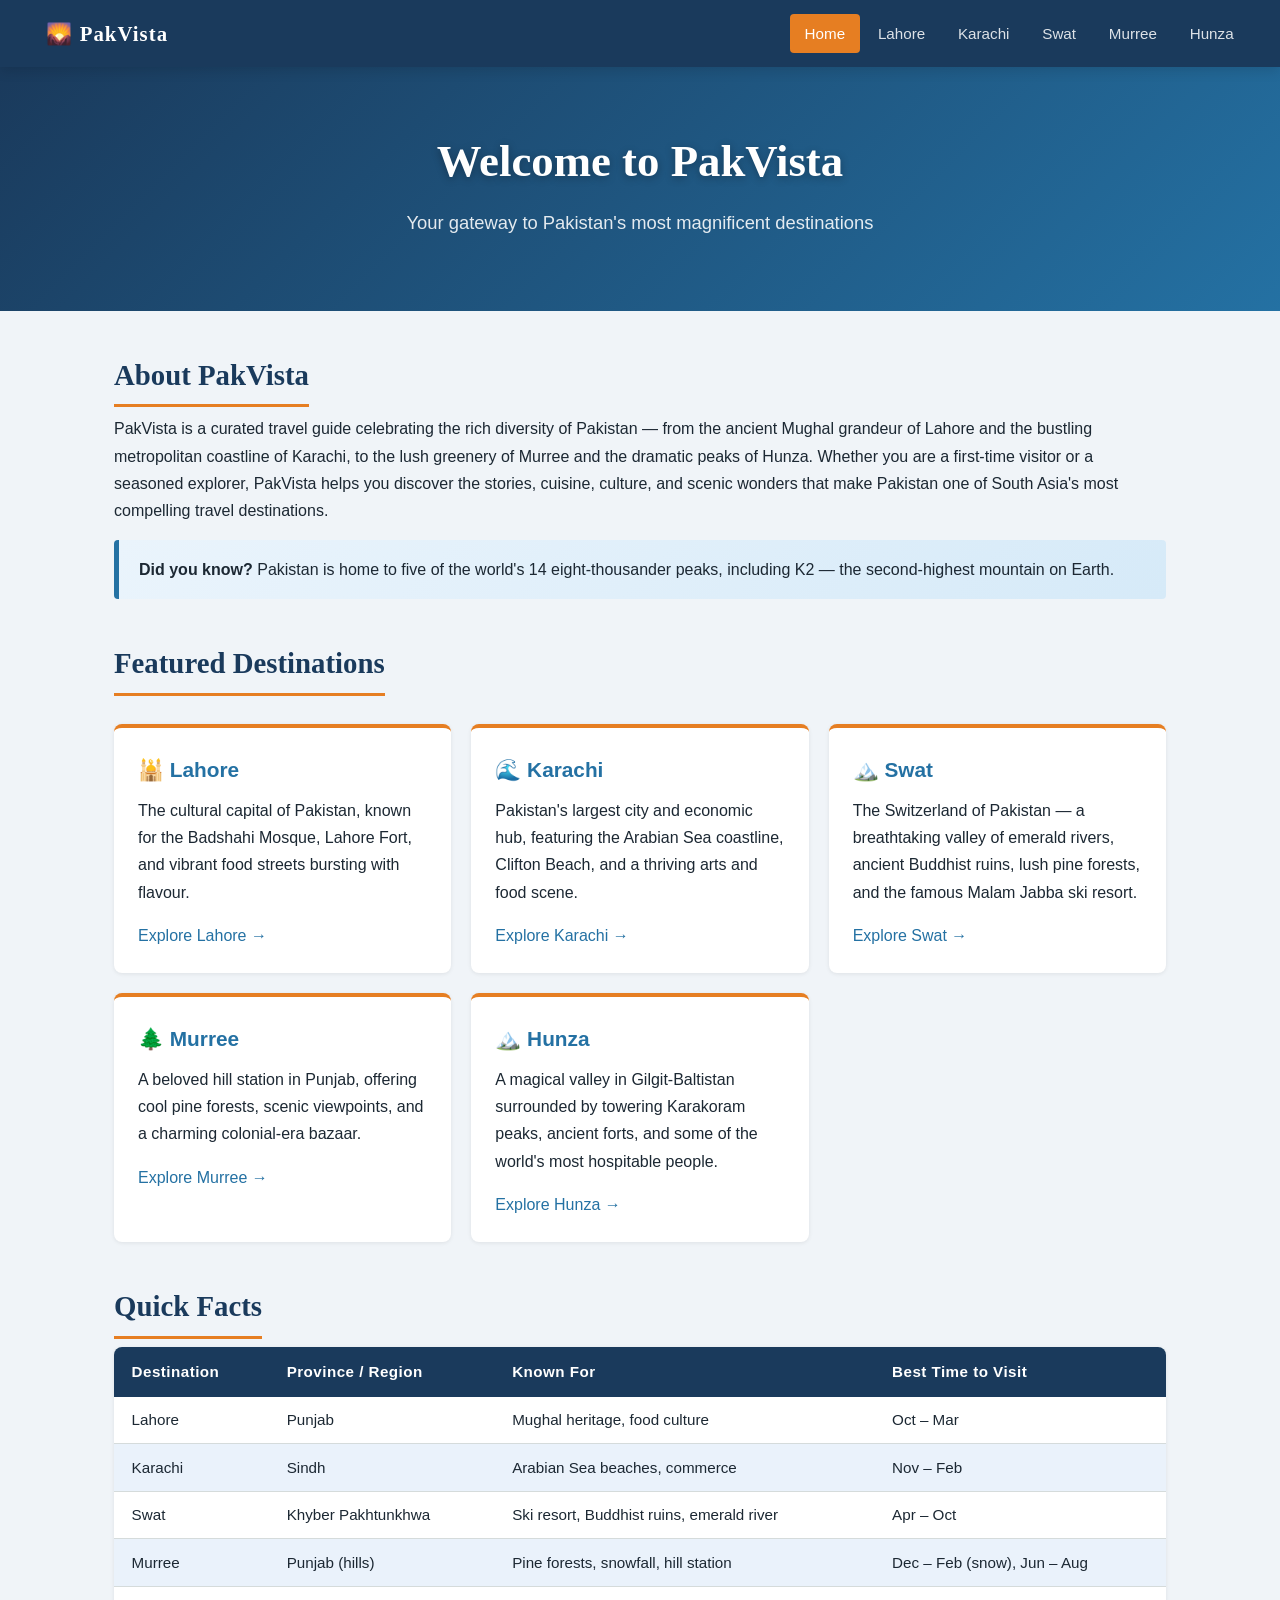
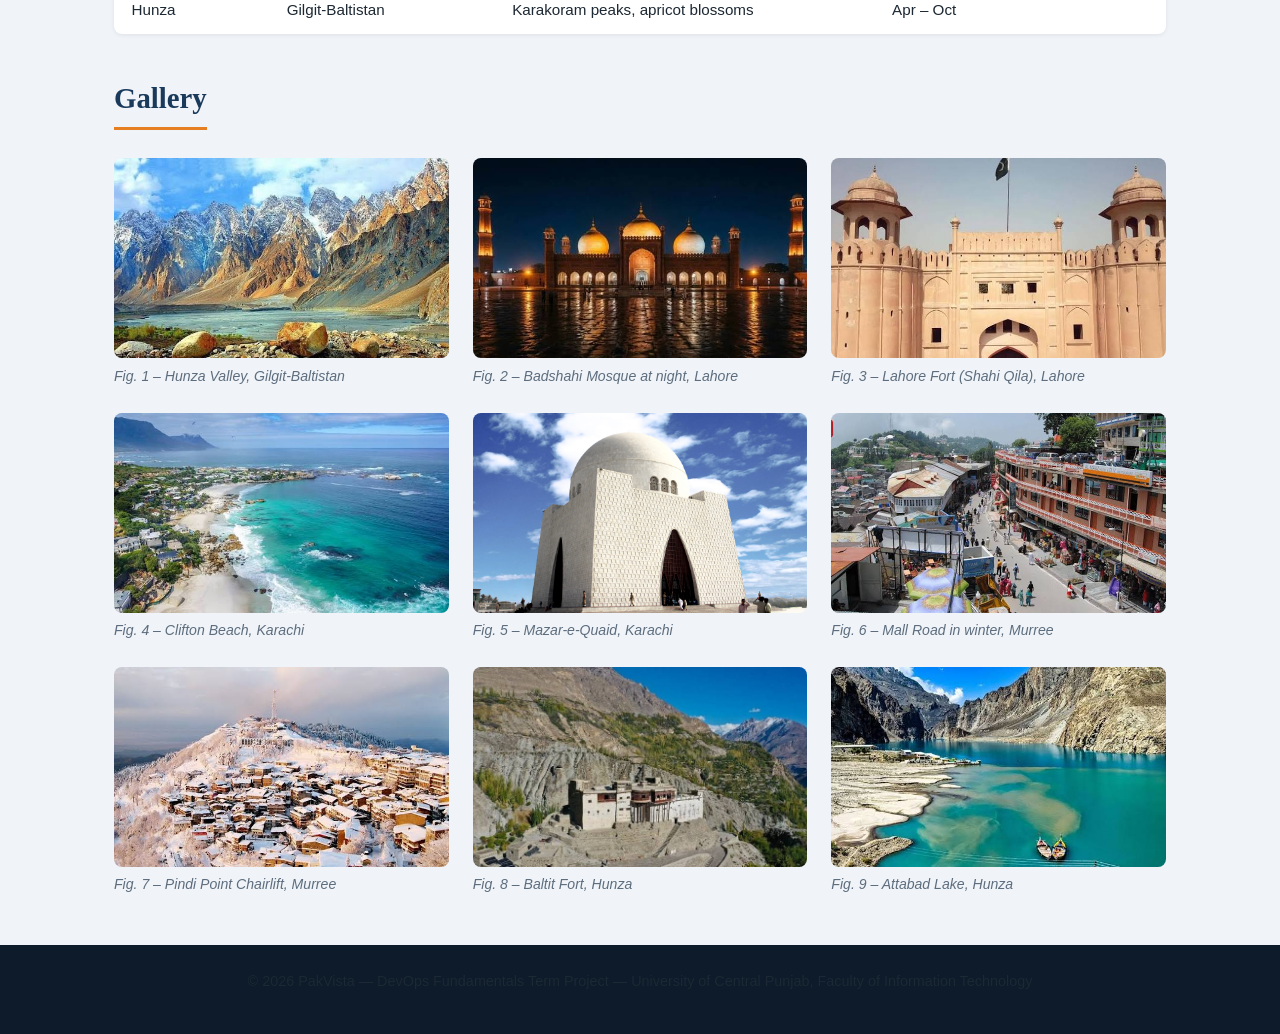
==== commit 7ab0f359: "Updated" ====
--- a/index.html
+++ b/index.html
@@ -155,59 +155,52 @@
         </figure>
 
         <figure style="margin:0;">
-          <img src="images/badshahi-mosque.jpg"
-               alt="Badshahi Mosque front view with its iconic red sandstone facade"
-               style="width:100%; height:200px; object-fit:cover; border-radius:8px; display:block;">
-          <figcaption>Fig. 3 – Badshahi Mosque, Lahore</figcaption>
-        </figure>
-
-        <figure style="margin:0;">
           <img src="images/lahore-fort.jpg"
                alt="Lahore Fort Alamgiri Gate with ornate tile work"
                style="width:100%; height:200px; object-fit:cover; border-radius:8px; display:block;">
-          <figcaption>Fig. 4 – Lahore Fort (Shahi Qila), Lahore</figcaption>
+          <figcaption>Fig. 3 – Lahore Fort (Shahi Qila), Lahore</figcaption>
         </figure>
 
         <figure style="margin:0;">
           <img src="images/clifton-beach.jpg"
                alt="Clifton Beach Karachi at sunset with waves and people strolling"
                style="width:100%; height:200px; object-fit:cover; border-radius:8px; display:block;">
-          <figcaption>Fig. 5 – Clifton Beach, Karachi</figcaption>
+          <figcaption>Fig. 4 – Clifton Beach, Karachi</figcaption>
         </figure>
 
         <figure style="margin:0;">
           <img src="images/mazar-e-quaid.JPG"
                alt="Mazar-e-Quaid white marble mausoleum under blue skies"
                style="width:100%; height:200px; object-fit:cover; border-radius:8px; display:block;">
-          <figcaption>Fig. 6 – Mazar-e-Quaid, Karachi</figcaption>
+          <figcaption>Fig. 5 – Mazar-e-Quaid, Karachi</figcaption>
         </figure>
 
         <figure style="margin:0;">
           <img src="images/mall-road-murree.jpg"
                alt="Mall Road Murree covered in snow with people walking"
                style="width:100%; height:200px; object-fit:cover; border-radius:8px; display:block;">
-          <figcaption>Fig. 7 – Mall Road in winter, Murree</figcaption>
+          <figcaption>Fig. 6 – Mall Road in winter, Murree</figcaption>
         </figure>
 
         <figure style="margin:0;">
           <img src="images/pindi-point.jpg"
                alt="Chairlift at Pindi Point with pine forested hills"
                style="width:100%; height:200px; object-fit:cover; border-radius:8px; display:block;">
-          <figcaption>Fig. 8 – Pindi Point Chairlift, Murree</figcaption>
+          <figcaption>Fig. 7 – Pindi Point Chairlift, Murree</figcaption>
         </figure>
 
         <figure style="margin:0;">
           <img src="images/baltit-fort.jpg"
                alt="Baltit Fort on a rocky hill above Karimabad with Karakoram mountains"
                style="width:100%; height:200px; object-fit:cover; border-radius:8px; display:block;">
-          <figcaption>Fig. 9 – Baltit Fort, Hunza</figcaption>
+          <figcaption>Fig. 8 – Baltit Fort, Hunza</figcaption>
         </figure>
 
         <figure style="margin:0;">
           <img src="images/attabad-lake.jpg"
                alt="Attabad Lake with brilliant turquoise water surrounded by mountain cliffs"
                style="width:100%; height:200px; object-fit:cover; border-radius:8px; display:block;">
-          <figcaption>Fig. 10 – Attabad Lake, Hunza</figcaption>
+          <figcaption>Fig. 9 – Attabad Lake, Hunza</figcaption>
         </figure>
 
       </div>
